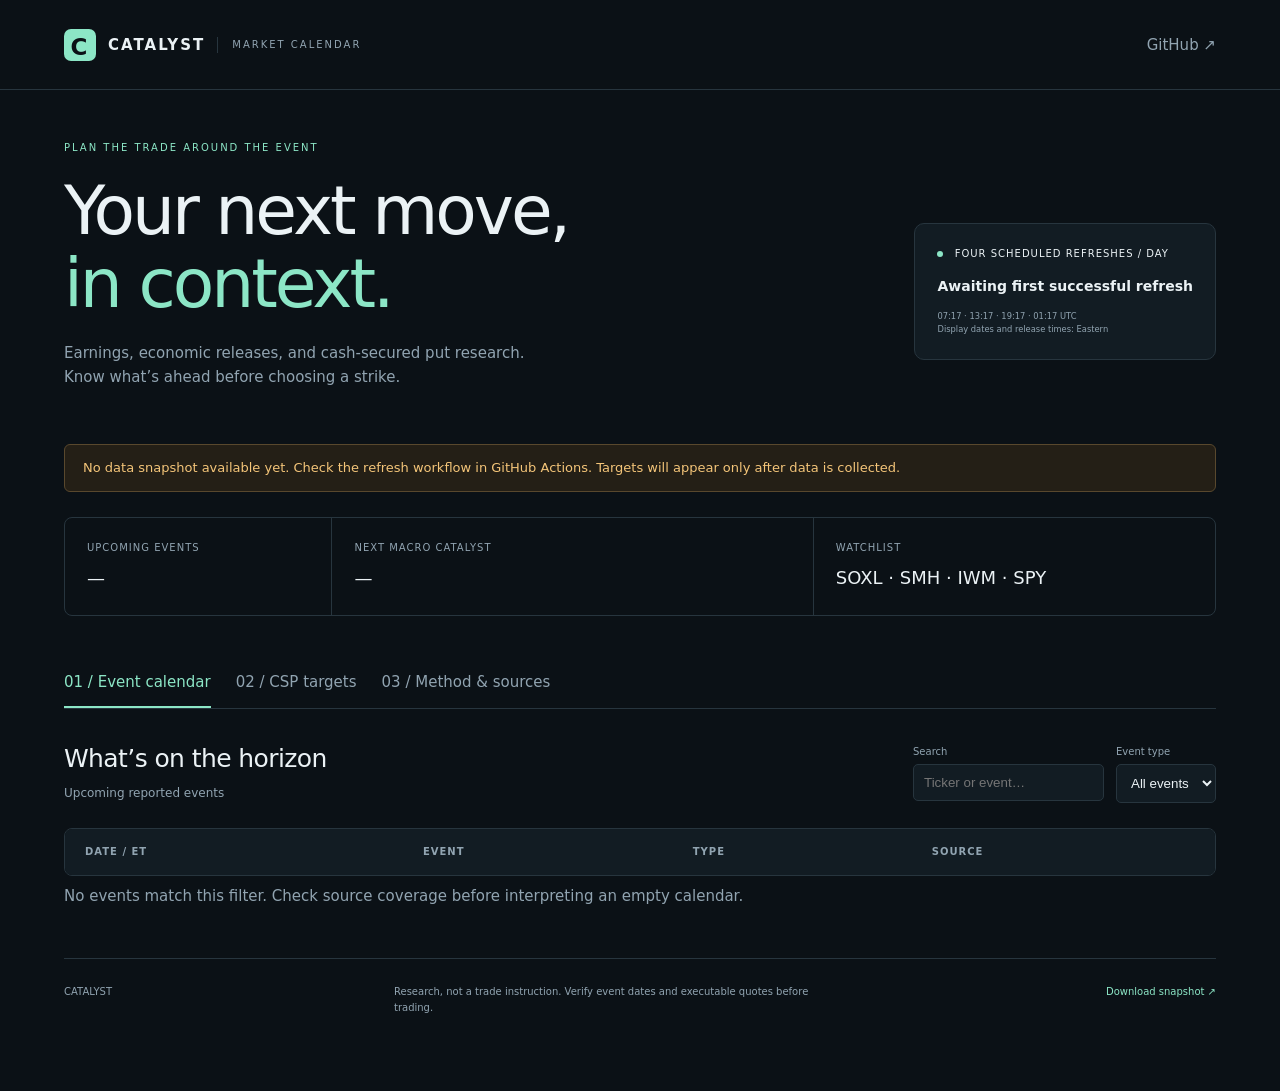
==== site/index.html @ d03b34a6 "Build Catalyst dashboard with event calendars, CSP downside screen and four daily Pages refreshes" ====
<!doctype html>
<html lang="en"><head><meta charset="utf-8"><meta name="viewport" content="width=device-width,initial-scale=1"><meta name="description" content="Earnings, economic catalysts, and cash-secured put research."><title>Catalyst | CSP Calendar</title><link rel="stylesheet" href="style.css"></head>
<body><header><a class="brand" href="./"><span class="mark">C</span> CATALYST <small>MARKET CALENDAR</small></a><a href="https://github.com/swarathesh/csp-calendar">GitHub ↗</a></header>
<main><div class="eyebrow">PLAN THE TRADE AROUND THE EVENT</div><section class="intro"><div><h1>Your next move,<br><em>in context.</em></h1><p>Earnings, economic releases, and cash-secured put research.<br>Know what’s ahead before choosing a strike.</p></div><div class="refresh"><span class="dot"></span> FOUR SCHEDULED REFRESHES / DAY<br><strong id="updated">Loading data…</strong><small>07:17 · 13:17 · 19:17 · 01:17 UTC<br>Display dates and release times: Eastern</small></div></section>
<div id="banner" role="status">Fetching the latest snapshot…</div>
<section class="stats"><div><small>UPCOMING EVENTS</small><strong id="count">—</strong></div><div><small>NEXT MACRO CATALYST</small><strong id="next">—</strong></div><div><small>WATCHLIST</small><strong>SOXL · SMH · IWM · SPY</strong></div></section>
<nav class="tabs" aria-label="Dashboard view"><button class="active" data-tab="calendar" aria-pressed="true">01 / Event calendar</button><button data-tab="research" aria-pressed="false">02 / CSP targets</button><button data-tab="method" aria-pressed="false">03 / Method & sources</button></nav>
<section id="calendar"><div class="section-head"><div><h2>What’s on the horizon</h2><p id="coverage">Upcoming reported events</p></div><div class="filters"><label>Search<input id="search" type="search" placeholder="Ticker or event…"></label><label>Event type<select id="kind"><option value="">All events</option><option>Macro</option><option>Earnings</option></select></label></div></div><div class="table-wrap"><table><thead><tr><th>Date / ET</th><th>Event</th><th>Type</th><th>Source</th></tr></thead><tbody id="events"></tbody></table></div><p id="empty" hidden>No events match this filter. Check source coverage before interpreting an empty calendar.</p></section>
<section id="research" hidden><div class="section-head"><div><h2>Cash-secured put targets</h2><p>Research candidates in USD • 7–28 days from reassessment • one standard 100-share contract</p></div></div><div class="notice">Targets are provisional, based on the last completed daily close. Recalculate after a catalyst and verify current quotes in your broker. A historical downside threshold is not a floor or an assignment probability.</div><div id="cards" class="cards"></div></section>
<section id="method" hidden><h2>How to read the dashboard</h2><div class="method-grid"><article><h3>Entry timing first</h3><p>A relevant event within three calendar days triggers a wait-and-reassess signal for the next NYSE session after that event cluster. Entering now earns premium sooner but crosses the catalyst. Waiting reduces event uncertainty; price may move away and implied volatility may fall, reducing premium.</p></article><article><h3>A historical strike screen</h3><p>Five years of adjusted daily closes are used to measure the lowest subsequent closing price over comparable trading-session windows. The fifth percentile becomes a model price ceiling. The app screens actual regular puts below that ceiling and 1% below the reference close, with positive bids, open interest ≥25, and relative bid/ask spread ≤50%.</p></article><article><h3>What the numbers mean</h3><p>Collateral = strike ×100. Indicative credit = bid ×100. Breakeven = strike − bid. Return = bid ÷ strike, before fees and tax. Worst historical closing decline is context, not a maximum possible loss. Overlapping samples are dependent; overnight gaps and intraday lows can exceed this screen.</p></article><article><h3>Coverage and limitations</h3><p>Macro coverage includes BLS inflation, jobs and labor releases, BEA GDP/PCE/trade, and scheduled FOMC decisions. Earnings cover all rows returned by the provider for the next 35 days; future unannounced reports may be absent. ETF earnings risk uses selected company proxies, not every holding. IWM constituent earnings are not modeled. Unscheduled news, Treasury auctions, and all Fed speeches are not covered.</p></article><article><h3>SOXL deserves extra care</h3><p>SOXL targets three times daily semiconductor returns. Compounding and volatility can produce large losses. Assignment commits you to owning the shares, and a later covered call cannot guarantee recovery. The app never places orders.</p></article><article><h3>Data freshness</h3><p>The refresh timestamp is collection time, not a real-time quote timestamp. Bid timestamps are not supplied by the public options feed; last trade time is separate. Snapshots older than 12 hours are flagged. Missing calendars block an all-clear signal. GitHub cron may run late or be disabled after extended repository inactivity.</p></article></div><h3>Source health</h3><div id="sources"></div><p><a href="https://www.bls.gov/schedule/">BLS</a> · <a href="https://www.bea.gov/news/schedule">BEA</a> · <a href="https://www.federalreserve.gov/monetarypolicy/fomccalendars.htm">Federal Reserve</a> · <a href="https://www.nasdaq.com/market-activity/earnings">Nasdaq earnings</a> · <a href="https://finance.yahoo.com/">Yahoo Finance</a></p></section>
<footer>CATALYST <span>Research, not a trade instruction. Verify event dates and executable quotes before trading.</span><a href="data/latest.json">Download snapshot ↗</a></footer></main><script src="app.js" defer></script></body></html>
---- site/style.css ----
:root{color-scheme:dark;--bg:#0b1116;--panel:#121c23;--line:#27353e;--muted:#91a4b1;--ink:#ebf2f5;--accent:#8ce6c6;--amber:#f4c579}*{box-sizing:border-box}body{margin:0;background:var(--bg);color:var(--ink);font:15px/1.6 system-ui,-apple-system,BlinkMacSystemFont,"Segoe UI",sans-serif}a{color:var(--accent);text-decoration:none}a:hover{text-decoration:underline}header{height:90px;border-bottom:1px solid var(--line);padding:0 5vw;display:flex;align-items:center;justify-content:space-between}header>a:last-child{color:var(--muted)}.brand{display:flex;align-items:center;gap:12px;color:var(--ink);letter-spacing:2px;font-weight:700}.brand small{border-left:1px solid var(--line);padding-left:14px;color:var(--muted);font-size:10px;font-weight:400}.mark{background:var(--accent);color:var(--bg);width:32px;height:32px;display:grid;place-items:center;font-size:23px;border-radius:7px}main{max-width:1380px;margin:auto;padding:50px 5vw}.eyebrow{color:var(--accent);font-size:10px;letter-spacing:2px}.intro{display:flex;justify-content:space-between;align-items:center;gap:24px;margin:18px 0 35px}h1{font-size:clamp(40px,5.3vw,72px);font-weight:500;letter-spacing:-3px;line-height:1.08;margin:0 0 20px}h1 em{color:var(--accent);font-style:normal}p{color:var(--muted);margin:8px 0 20px}.refresh{font-size:10px;letter-spacing:1px;background:var(--panel);padding:22px;border:1px solid var(--line);border-radius:10px;min-width:270px}.refresh strong,.refresh small{display:block;margin-top:13px;letter-spacing:0}.refresh strong{font-size:14px}.refresh small{color:var(--muted)}.dot{display:inline-block;background:var(--accent);width:6px;height:6px;border-radius:50%;margin-right:7px}#banner,.notice{border:1px solid #59482d;color:var(--amber);padding:13px 18px;background:#241f16;border-radius:6px;font-size:13px}#banner.ok{color:var(--accent);background:#13271f;border-color:#2c5543}.stats{display:grid;grid-template-columns:1fr 1.8fr 1.5fr;margin:25px 0 42px;border:1px solid var(--line);border-radius:8px}.stats>div{padding:22px;border-right:1px solid var(--line)}.stats>div:last-child{border:0}.stats small{display:block;font-size:10px;color:var(--muted);letter-spacing:1px}.stats strong{display:block;margin-top:8px;font-size:18px;font-weight:500}.tabs{display:flex;gap:25px;border-bottom:1px solid var(--line);margin-bottom:30px}.tabs button{background:none;border:0;border-bottom:2px solid transparent;padding:12px 0;color:var(--muted);font:inherit;cursor:pointer}.tabs .active{color:var(--accent);border-color:var(--accent)}button:focus-visible,input:focus-visible,select:focus-visible,a:focus-visible{outline:2px solid var(--accent);outline-offset:4px}h2{font-size:25px;letter-spacing:-.6px;font-weight:500;margin:0}h3{font-size:17px;font-weight:500}.section-head{display:flex;justify-content:space-between;align-items:center;gap:20px;margin-bottom:20px}.section-head p{font-size:12px;margin:5px 0}.filters{display:flex;gap:12px}label{font-size:10px;color:var(--muted)}input,select{display:block;border:1px solid var(--line);background:var(--panel);padding:10px;color:var(--ink);border-radius:5px;margin-top:4px;max-width:200px}.table-wrap{overflow:auto;border:1px solid var(--line);border-radius:8px}table{border-collapse:collapse;width:100%;text-align:left}th{font-size:10px;color:var(--muted);letter-spacing:1px;padding:15px 20px;background:var(--panel);text-transform:uppercase}td{border-top:1px solid var(--line);padding:16px 20px;font-size:13px}td small{display:block;color:var(--muted);font-size:10px}.tag{display:inline-block;font-size:10px;border:1px solid var(--line);border-radius:4px;padding:3px 8px;color:var(--muted)}.tag.macro{color:var(--amber);border-color:#59482d}.cards{display:grid;grid-template-columns:repeat(2,minmax(0,1fr));gap:20px;margin-top:24px}.card{padding:24px;background:var(--panel);border:1px solid var(--line);border-radius:9px}.card-top{display:flex;justify-content:space-between;gap:10px}.symbol{font-size:25px;font-weight:600}.price{font-size:20px}.card small{color:var(--muted);font-size:11px}.card p{font-size:12px}.status{font-size:10px;color:var(--amber);letter-spacing:.5px;margin:12px 0}.spark{width:100%;height:55px;margin:15px 0}.candidate{border-top:1px solid var(--line);padding-top:16px;margin-top:16px}.metrics{display:grid;grid-template-columns:repeat(3,1fr);gap:12px;margin:12px 0}.metrics span{display:block;font-size:16px}.metrics small{font-size:10px}.muted{color:var(--muted)}.method-grid{display:grid;grid-template-columns:1fr 1fr;gap:20px}.method-grid article{padding:20px;background:var(--panel);border:1px solid var(--line);border-radius:8px}.method-grid p{font-size:13px}.source-row{padding:12px;border-bottom:1px solid var(--line);display:flex;justify-content:space-between;gap:12px}footer{border-top:1px solid var(--line);margin-top:50px;padding:25px 0;font-size:10px;color:var(--muted);display:flex;justify-content:space-between;gap:20px}footer span{max-width:430px}[hidden]{display:none!important}@media(max-width:760px){header{height:70px}.brand small{display:none}main{padding-top:30px}.intro,.section-head{align-items:stretch;flex-direction:column}.refresh{min-width:0}.stats{grid-template-columns:1fr}.stats>div{border-right:0;border-bottom:1px solid var(--line);padding:15px 20px}.tabs{gap:18px}.tabs button{font-size:12px}.cards,.method-grid{grid-template-columns:1fr}.filters{width:100%}.filters label{flex:1}input,select{width:100%}.metrics span{font-size:14px}footer{flex-direction:column}td,th{padding:12px}h1{letter-spacing:-2px}}
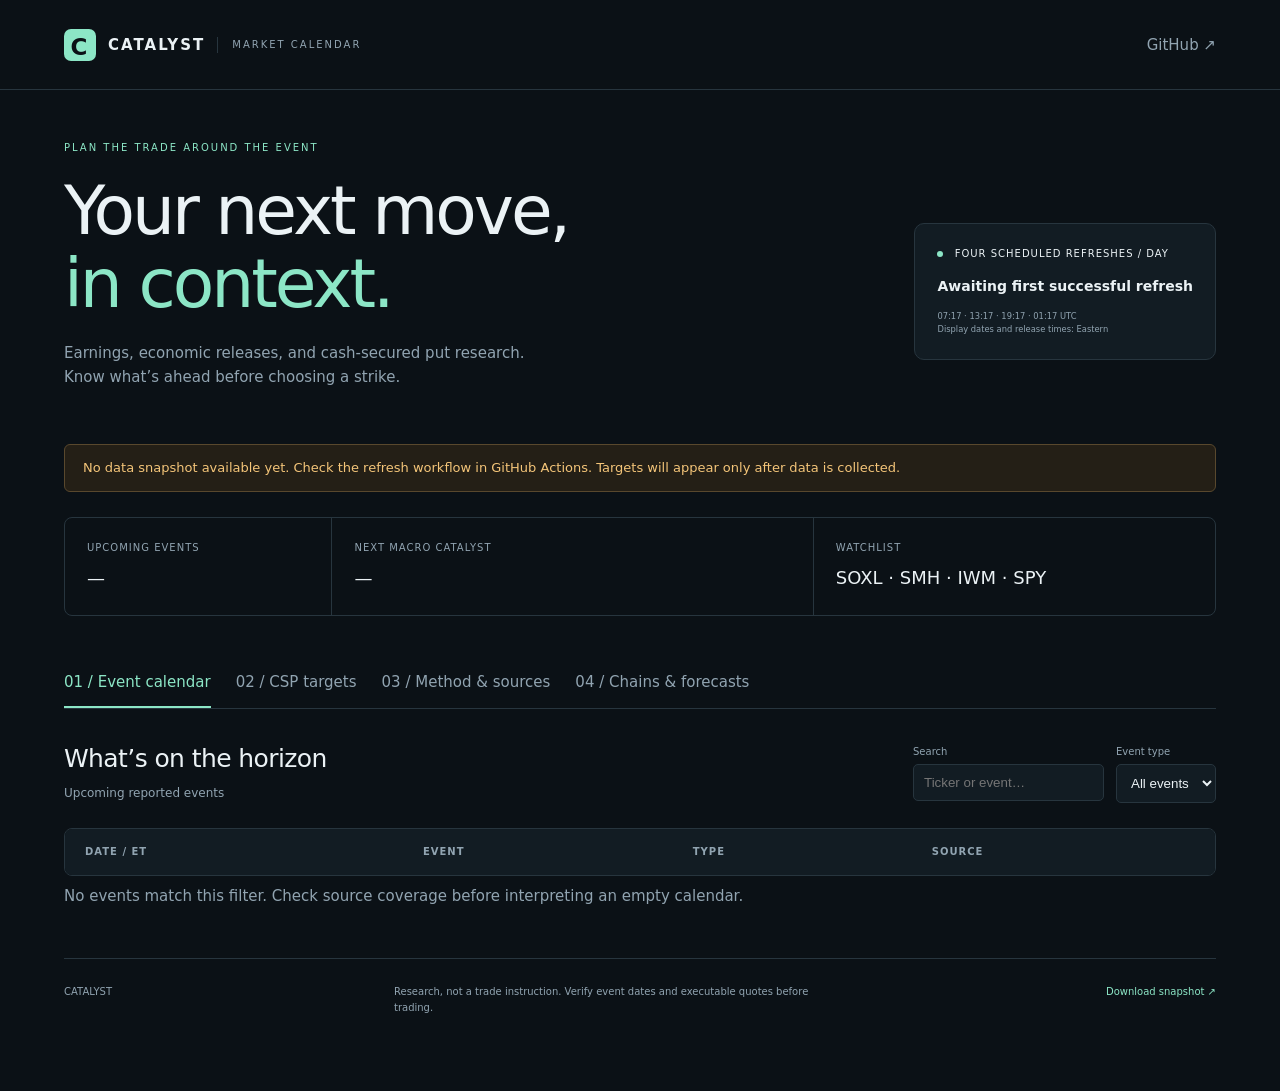
==== commit 8d6c16c9: "Expose option chains, official FOMC projections and external analyst targets" ====
--- a/site/index.html
+++ b/site/index.html
@@ -4,8 +4,14 @@
 <main><div class="eyebrow">PLAN THE TRADE AROUND THE EVENT</div><section class="intro"><div><h1>Your next move,<br><em>in context.</em></h1><p>Earnings, economic releases, and cash-secured put research.<br>Know what’s ahead before choosing a strike.</p></div><div class="refresh"><span class="dot"></span> FOUR SCHEDULED REFRESHES / DAY<br><strong id="updated">Loading data…</strong><small>07:17 · 13:17 · 19:17 · 01:17 UTC<br>Display dates and release times: Eastern</small></div></section>
 <div id="banner" role="status">Fetching the latest snapshot…</div>
 <section class="stats"><div><small>UPCOMING EVENTS</small><strong id="count">—</strong></div><div><small>NEXT MACRO CATALYST</small><strong id="next">—</strong></div><div><small>WATCHLIST</small><strong>SOXL · SMH · IWM · SPY</strong></div></section>
-<nav class="tabs" aria-label="Dashboard view"><button class="active" data-tab="calendar" aria-pressed="true">01 / Event calendar</button><button data-tab="research" aria-pressed="false">02 / CSP targets</button><button data-tab="method" aria-pressed="false">03 / Method & sources</button></nav>
+<nav class="tabs" aria-label="Dashboard view"><button class="active" data-tab="calendar" aria-pressed="true">01 / Event calendar</button><button data-tab="research" aria-pressed="false">02 / CSP targets</button><button data-tab="method" aria-pressed="false">03 / Method & sources</button><button data-tab="intelligence" aria-pressed="false">04 / Chains & forecasts</button></nav>
 <section id="calendar"><div class="section-head"><div><h2>What’s on the horizon</h2><p id="coverage">Upcoming reported events</p></div><div class="filters"><label>Search<input id="search" type="search" placeholder="Ticker or event…"></label><label>Event type<select id="kind"><option value="">All events</option><option>Macro</option><option>Earnings</option></select></label></div></div><div class="table-wrap"><table><thead><tr><th>Date / ET</th><th>Event</th><th>Type</th><th>Source</th></tr></thead><tbody id="events"></tbody></table></div><p id="empty" hidden>No events match this filter. Check source coverage before interpreting an empty calendar.</p></section>
 <section id="research" hidden><div class="section-head"><div><h2>Cash-secured put targets</h2><p>Research candidates in USD • 7–28 days from reassessment • one standard 100-share contract</p></div></div><div class="notice">Targets are provisional, based on the last completed daily close. Recalculate after a catalyst and verify current quotes in your broker. A historical downside threshold is not a floor or an assignment probability.</div><div id="cards" class="cards"></div></section>
 <section id="method" hidden><h2>How to read the dashboard</h2><div class="method-grid"><article><h3>Entry timing first</h3><p>A relevant event within three calendar days triggers a wait-and-reassess signal for the next NYSE session after that event cluster. Entering now earns premium sooner but crosses the catalyst. Waiting reduces event uncertainty; price may move away and implied volatility may fall, reducing premium.</p></article><article><h3>A historical strike screen</h3><p>Five years of adjusted daily closes are used to measure the lowest subsequent closing price over comparable trading-session windows. The fifth percentile becomes a model price ceiling. The app screens actual regular puts below that ceiling and 1% below the reference close, with positive bids, open interest ≥25, and relative bid/ask spread ≤50%.</p></article><article><h3>What the numbers mean</h3><p>Collateral = strike ×100. Indicative credit = bid ×100. Breakeven = strike − bid. Return = bid ÷ strike, before fees and tax. Worst historical closing decline is context, not a maximum possible loss. Overlapping samples are dependent; overnight gaps and intraday lows can exceed this screen.</p></article><article><h3>Coverage and limitations</h3><p>Macro coverage includes BLS inflation, jobs and labor releases, BEA GDP/PCE/trade, and scheduled FOMC decisions. Earnings cover all rows returned by the provider for the next 35 days; future unannounced reports may be absent. ETF earnings risk uses selected company proxies, not every holding. IWM constituent earnings are not modeled. Unscheduled news, Treasury auctions, and all Fed speeches are not covered.</p></article><article><h3>SOXL deserves extra care</h3><p>SOXL targets three times daily semiconductor returns. Compounding and volatility can produce large losses. Assignment commits you to owning the shares, and a later covered call cannot guarantee recovery. The app never places orders.</p></article><article><h3>Data freshness</h3><p>The refresh timestamp is collection time, not a real-time quote timestamp. Bid timestamps are not supplied by the public options feed; last trade time is separate. Snapshots older than 12 hours are flagged. Missing calendars block an all-clear signal. GitHub cron may run late or be disabled after extended repository inactivity.</p></article></div><h3>Source health</h3><div id="sources"></div><p><a href="https://www.bls.gov/schedule/">BLS</a> · <a href="https://www.bea.gov/news/schedule">BEA</a> · <a href="https://www.federalreserve.gov/monetarypolicy/fomccalendars.htm">Federal Reserve</a> · <a href="https://www.nasdaq.com/market-activity/earnings">Nasdaq earnings</a> · <a href="https://finance.yahoo.com/">Yahoo Finance</a></p></section>
+<section id="intelligence" hidden><h2>Option chains & external forecasts</h2><p>Separate context—not inputs to the historical downside percentile. No orders are placed.</p>
+<div class="notice">These are scheduled snapshots, not streaming quotes. Refresh every six hours; always confirm executable prices in your broker.</div>
+<h3>Option-chain snapshot</h3><p>Calls and puts for the same three listed expirations screened in CSP targets. The highlighted put is the screened candidate; other strikes are not recommendations.</p>
+<div class="filters chain-filters"><label>Symbol<select id="chain-symbol"></select></label><label>Expiration<select id="chain-expiry"></select></label><label>Type<select id="chain-side"><option value="puts">Puts</option><option value="calls">Calls</option></select></label></div><p id="chain-note"></p><div id="chain-table"></div>
+<h3>FOMC rate projections</h3><p>Fed participants’ median year-end policy-rate projections, not a prediction of the next meeting or a market-implied probability.</p><div id="fed-projections"></div><p><a href="https://www.cmegroup.com/markets/interest-rates/cme-fedwatch-tool.html" target="_blank" rel="noopener noreferrer">Open CME FedWatch for current meeting probabilities ↗</a> · Probabilities are not ingested by this app.</p>
+<h3>External analyst price targets</h3><p>Yahoo Finance’s third-party analyst consensus. Target horizons and individual update dates are not supplied by this endpoint; these are not option-expiration forecasts. Company targets are not ETF targets and must not be multiplied by three for SOXL.</p><div id="analyst-table"></div></section>
 <footer>CATALYST <span>Research, not a trade instruction. Verify event dates and executable quotes before trading.</span><a href="data/latest.json">Download snapshot ↗</a></footer></main><script src="app.js" defer></script></body></html>
--- a/site/style.css
+++ b/site/style.css
@@ -1 +1,4 @@
-:root{color-scheme:dark;--bg:#0b1116;--panel:#121c23;--line:#27353e;--muted:#91a4b1;--ink:#ebf2f5;--accent:#8ce6c6;--amber:#f4c579}*{box-sizing:border-box}body{margin:0;background:var(--bg);color:var(--ink);font:15px/1.6 system-ui,-apple-system,BlinkMacSystemFont,"Segoe UI",sans-serif}a{color:var(--accent);text-decoration:none}a:hover{text-decoration:underline}header{height:90px;border-bottom:1px solid var(--line);padding:0 5vw;display:flex;align-items:center;justify-content:space-between}header>a:last-child{color:var(--muted)}.brand{display:flex;align-items:center;gap:12px;color:var(--ink);letter-spacing:2px;font-weight:700}.brand small{border-left:1px solid var(--line);padding-left:14px;color:var(--muted);font-size:10px;font-weight:400}.mark{background:var(--accent);color:var(--bg);width:32px;height:32px;display:grid;place-items:center;font-size:23px;border-radius:7px}main{max-width:1380px;margin:auto;padding:50px 5vw}.eyebrow{color:var(--accent);font-size:10px;letter-spacing:2px}.intro{display:flex;justify-content:space-between;align-items:center;gap:24px;margin:18px 0 35px}h1{font-size:clamp(40px,5.3vw,72px);font-weight:500;letter-spacing:-3px;line-height:1.08;margin:0 0 20px}h1 em{color:var(--accent);font-style:normal}p{color:var(--muted);margin:8px 0 20px}.refresh{font-size:10px;letter-spacing:1px;background:var(--panel);padding:22px;border:1px solid var(--line);border-radius:10px;min-width:270px}.refresh strong,.refresh small{display:block;margin-top:13px;letter-spacing:0}.refresh strong{font-size:14px}.refresh small{color:var(--muted)}.dot{display:inline-block;background:var(--accent);width:6px;height:6px;border-radius:50%;margin-right:7px}#banner,.notice{border:1px solid #59482d;color:var(--amber);padding:13px 18px;background:#241f16;border-radius:6px;font-size:13px}#banner.ok{color:var(--accent);background:#13271f;border-color:#2c5543}.stats{display:grid;grid-template-columns:1fr 1.8fr 1.5fr;margin:25px 0 42px;border:1px solid var(--line);border-radius:8px}.stats>div{padding:22px;border-right:1px solid var(--line)}.stats>div:last-child{border:0}.stats small{display:block;font-size:10px;color:var(--muted);letter-spacing:1px}.stats strong{display:block;margin-top:8px;font-size:18px;font-weight:500}.tabs{display:flex;gap:25px;border-bottom:1px solid var(--line);margin-bottom:30px}.tabs button{background:none;border:0;border-bottom:2px solid transparent;padding:12px 0;color:var(--muted);font:inherit;cursor:pointer}.tabs .active{color:var(--accent);border-color:var(--accent)}button:focus-visible,input:focus-visible,select:focus-visible,a:focus-visible{outline:2px solid var(--accent);outline-offset:4px}h2{font-size:25px;letter-spacing:-.6px;font-weight:500;margin:0}h3{font-size:17px;font-weight:500}.section-head{display:flex;justify-content:space-between;align-items:center;gap:20px;margin-bottom:20px}.section-head p{font-size:12px;margin:5px 0}.filters{display:flex;gap:12px}label{font-size:10px;color:var(--muted)}input,select{display:block;border:1px solid var(--line);background:var(--panel);padding:10px;color:var(--ink);border-radius:5px;margin-top:4px;max-width:200px}.table-wrap{overflow:auto;border:1px solid var(--line);border-radius:8px}table{border-collapse:collapse;width:100%;text-align:left}th{font-size:10px;color:var(--muted);letter-spacing:1px;padding:15px 20px;background:var(--panel);text-transform:uppercase}td{border-top:1px solid var(--line);padding:16px 20px;font-size:13px}td small{display:block;color:var(--muted);font-size:10px}.tag{display:inline-block;font-size:10px;border:1px solid var(--line);border-radius:4px;padding:3px 8px;color:var(--muted)}.tag.macro{color:var(--amber);border-color:#59482d}.cards{display:grid;grid-template-columns:repeat(2,minmax(0,1fr));gap:20px;margin-top:24px}.card{padding:24px;background:var(--panel);border:1px solid var(--line);border-radius:9px}.card-top{display:flex;justify-content:space-between;gap:10px}.symbol{font-size:25px;font-weight:600}.price{font-size:20px}.card small{color:var(--muted);font-size:11px}.card p{font-size:12px}.status{font-size:10px;color:var(--amber);letter-spacing:.5px;margin:12px 0}.spark{width:100%;height:55px;margin:15px 0}.candidate{border-top:1px solid var(--line);padding-top:16px;margin-top:16px}.metrics{display:grid;grid-template-columns:repeat(3,1fr);gap:12px;margin:12px 0}.metrics span{display:block;font-size:16px}.metrics small{font-size:10px}.muted{color:var(--muted)}.method-grid{display:grid;grid-template-columns:1fr 1fr;gap:20px}.method-grid article{padding:20px;background:var(--panel);border:1px solid var(--line);border-radius:8px}.method-grid p{font-size:13px}.source-row{padding:12px;border-bottom:1px solid var(--line);display:flex;justify-content:space-between;gap:12px}footer{border-top:1px solid var(--line);margin-top:50px;padding:25px 0;font-size:10px;color:var(--muted);display:flex;justify-content:space-between;gap:20px}footer span{max-width:430px}[hidden]{display:none!important}@media(max-width:760px){header{height:70px}.brand small{display:none}main{padding-top:30px}.intro,.section-head{align-items:stretch;flex-direction:column}.refresh{min-width:0}.stats{grid-template-columns:1fr}.stats>div{border-right:0;border-bottom:1px solid var(--line);padding:15px 20px}.tabs{gap:18px}.tabs button{font-size:12px}.cards,.method-grid{grid-template-columns:1fr}.filters{width:100%}.filters label{flex:1}input,select{width:100%}.metrics span{font-size:14px}footer{flex-direction:column}td,th{padding:12px}h1{letter-spacing:-2px}}+:root{color-scheme:dark;--bg:#0b1116;--panel:#121c23;--line:#27353e;--muted:#91a4b1;--ink:#ebf2f5;--accent:#8ce6c6;--amber:#f4c579}*{box-sizing:border-box}body{margin:0;background:var(--bg);color:var(--ink);font:15px/1.6 system-ui,-apple-system,BlinkMacSystemFont,"Segoe UI",sans-serif}a{color:var(--accent);text-decoration:none}a:hover{text-decoration:underline}header{height:90px;border-bottom:1px solid var(--line);padding:0 5vw;display:flex;align-items:center;justify-content:space-between}header>a:last-child{color:var(--muted)}.brand{display:flex;align-items:center;gap:12px;color:var(--ink);letter-spacing:2px;font-weight:700}.brand small{border-left:1px solid var(--line);padding-left:14px;color:var(--muted);font-size:10px;font-weight:400}.mark{background:var(--accent);color:var(--bg);width:32px;height:32px;display:grid;place-items:center;font-size:23px;border-radius:7px}main{max-width:1380px;margin:auto;padding:50px 5vw}.eyebrow{color:var(--accent);font-size:10px;letter-spacing:2px}.intro{display:flex;justify-content:space-between;align-items:center;gap:24px;margin:18px 0 35px}h1{font-size:clamp(40px,5.3vw,72px);font-weight:500;letter-spacing:-3px;line-height:1.08;margin:0 0 20px}h1 em{color:var(--accent);font-style:normal}p{color:var(--muted);margin:8px 0 20px}.refresh{font-size:10px;letter-spacing:1px;background:var(--panel);padding:22px;border:1px solid var(--line);border-radius:10px;min-width:270px}.refresh strong,.refresh small{display:block;margin-top:13px;letter-spacing:0}.refresh strong{font-size:14px}.refresh small{color:var(--muted)}.dot{display:inline-block;background:var(--accent);width:6px;height:6px;border-radius:50%;margin-right:7px}#banner,.notice{border:1px solid #59482d;color:var(--amber);padding:13px 18px;background:#241f16;border-radius:6px;font-size:13px}#banner.ok{color:var(--accent);background:#13271f;border-color:#2c5543}.stats{display:grid;grid-template-columns:1fr 1.8fr 1.5fr;margin:25px 0 42px;border:1px solid var(--line);border-radius:8px}.stats>div{padding:22px;border-right:1px solid var(--line)}.stats>div:last-child{border:0}.stats small{display:block;font-size:10px;color:var(--muted);letter-spacing:1px}.stats strong{display:block;margin-top:8px;font-size:18px;font-weight:500}.tabs{display:flex;gap:25px;border-bottom:1px solid var(--line);margin-bottom:30px}.tabs button{background:none;border:0;border-bottom:2px solid transparent;padding:12px 0;color:var(--muted);font:inherit;cursor:pointer}.tabs .active{color:var(--accent);border-color:var(--accent)}button:focus-visible,input:focus-visible,select:focus-visible,a:focus-visible{outline:2px solid var(--accent);outline-offset:4px}h2{font-size:25px;letter-spacing:-.6px;font-weight:500;margin:0}h3{font-size:17px;font-weight:500}.section-head{display:flex;justify-content:space-between;align-items:center;gap:20px;margin-bottom:20px}.section-head p{font-size:12px;margin:5px 0}.filters{display:flex;gap:12px}label{font-size:10px;color:var(--muted)}input,select{display:block;border:1px solid var(--line);background:var(--panel);padding:10px;color:var(--ink);border-radius:5px;margin-top:4px;max-width:200px}.table-wrap{overflow:auto;border:1px solid var(--line);border-radius:8px}table{border-collapse:collapse;width:100%;text-align:left}th{font-size:10px;color:var(--muted);letter-spacing:1px;padding:15px 20px;background:var(--panel);text-transform:uppercase}td{border-top:1px solid var(--line);padding:16px 20px;font-size:13px}td small{display:block;color:var(--muted);font-size:10px}.tag{display:inline-block;font-size:10px;border:1px solid var(--line);border-radius:4px;padding:3px 8px;color:var(--muted)}.tag.macro{color:var(--amber);border-color:#59482d}.cards{display:grid;grid-template-columns:repeat(2,minmax(0,1fr));gap:20px;margin-top:24px}.card{padding:24px;background:var(--panel);border:1px solid var(--line);border-radius:9px}.card-top{display:flex;justify-content:space-between;gap:10px}.symbol{font-size:25px;font-weight:600}.price{font-size:20px}.card small{color:var(--muted);font-size:11px}.card p{font-size:12px}.status{font-size:10px;color:var(--amber);letter-spacing:.5px;margin:12px 0}.spark{width:100%;height:55px;margin:15px 0}.candidate{border-top:1px solid var(--line);padding-top:16px;margin-top:16px}.metrics{display:grid;grid-template-columns:repeat(3,1fr);gap:12px;margin:12px 0}.metrics span{display:block;font-size:16px}.metrics small{font-size:10px}.muted{color:var(--muted)}.method-grid{display:grid;grid-template-columns:1fr 1fr;gap:20px}.method-grid article{padding:20px;background:var(--panel);border:1px solid var(--line);border-radius:8px}.method-grid p{font-size:13px}.source-row{padding:12px;border-bottom:1px solid var(--line);display:flex;justify-content:space-between;gap:12px}footer{border-top:1px solid var(--line);margin-top:50px;padding:25px 0;font-size:10px;color:var(--muted);display:flex;justify-content:space-between;gap:20px}footer span{max-width:430px}[hidden]{display:none!important}@media(max-width:760px){header{height:70px}.brand small{display:none}main{padding-top:30px}.intro,.section-head{align-items:stretch;flex-direction:column}.refresh{min-width:0}.stats{grid-template-columns:1fr}.stats>div{border-right:0;border-bottom:1px solid var(--line);padding:15px 20px}.tabs{gap:18px}.tabs button{font-size:12px}.cards,.method-grid{grid-template-columns:1fr}.filters{width:100%}.filters label{flex:1}input,select{width:100%}.metrics span{font-size:14px}footer{flex-direction:column}td,th{padding:12px}h1{letter-spacing:-2px}}
+.expiry-events{margin-top:18px}.expiry-events summary{cursor:pointer;font-weight:600;font-size:13px}.event-switch{display:flex;gap:5px;margin:12px 0}.event-switch button{border:1px solid var(--line);border-radius:5px;background:var(--bg);color:var(--muted);padding:7px 14px;cursor:pointer;font:inherit;font-size:12px}.event-switch button[aria-pressed="true"]{background:var(--accent);color:var(--bg);border-color:var(--accent)}.expiry-event-table th,.expiry-event-table td{padding:10px;font-size:11px;vertical-align:top}.expiry-event-table td:first-child{min-width:90px}.expiry-event-table td:last-child{min-width:100px}.expiry-event-table small{display:block;margin-top:5px}.expiry-month h4{font-size:15px;font-weight:500;margin:12px 0}.month-scroll{overflow-x:auto;border:1px solid var(--line);border-radius:6px}.month-grid{table-layout:fixed;min-width:560px}.month-grid th{padding:8px 4px;text-align:center;font-size:10px}.month-grid td{vertical-align:top;height:58px;padding:6px;border:1px solid var(--line)}.month-grid time{font-size:11px;display:block;color:var(--muted)}.month-grid .has-event{background:#203126}.month-grid .has-event time{color:var(--accent);font-weight:700}.month-grid .is-expiry{box-shadow:inset 0 0 0 2px var(--amber)}.month-grid .outside-month{background:var(--bg)}.calendar-event{font-size:10px;line-height:1.45;margin:6px 0;overflow-wrap:anywhere}.calendar-event strong{font-weight:500;display:block}.calendar-event small{font-size:9px;display:block;margin-top:3px}.expiration-label{font-size:9px;color:var(--amber);margin-top:4px}.calendar-legend{display:flex;flex-wrap:wrap;gap:15px}.calendar-legend span:first-child{color:var(--accent)}.calendar-legend span:last-child{color:var(--amber)}.sr-only{position:absolute;width:1px;height:1px;overflow:hidden;clip:rect(0,0,0,0);white-space:nowrap}
+
+#intelligence h3{margin-top:30px}.chain-filters{margin:15px 0}.selected-strike{background:#203126}.tabs{flex-wrap:wrap}#chain-table td{white-space:nowrap}#analyst-table small{display:block}
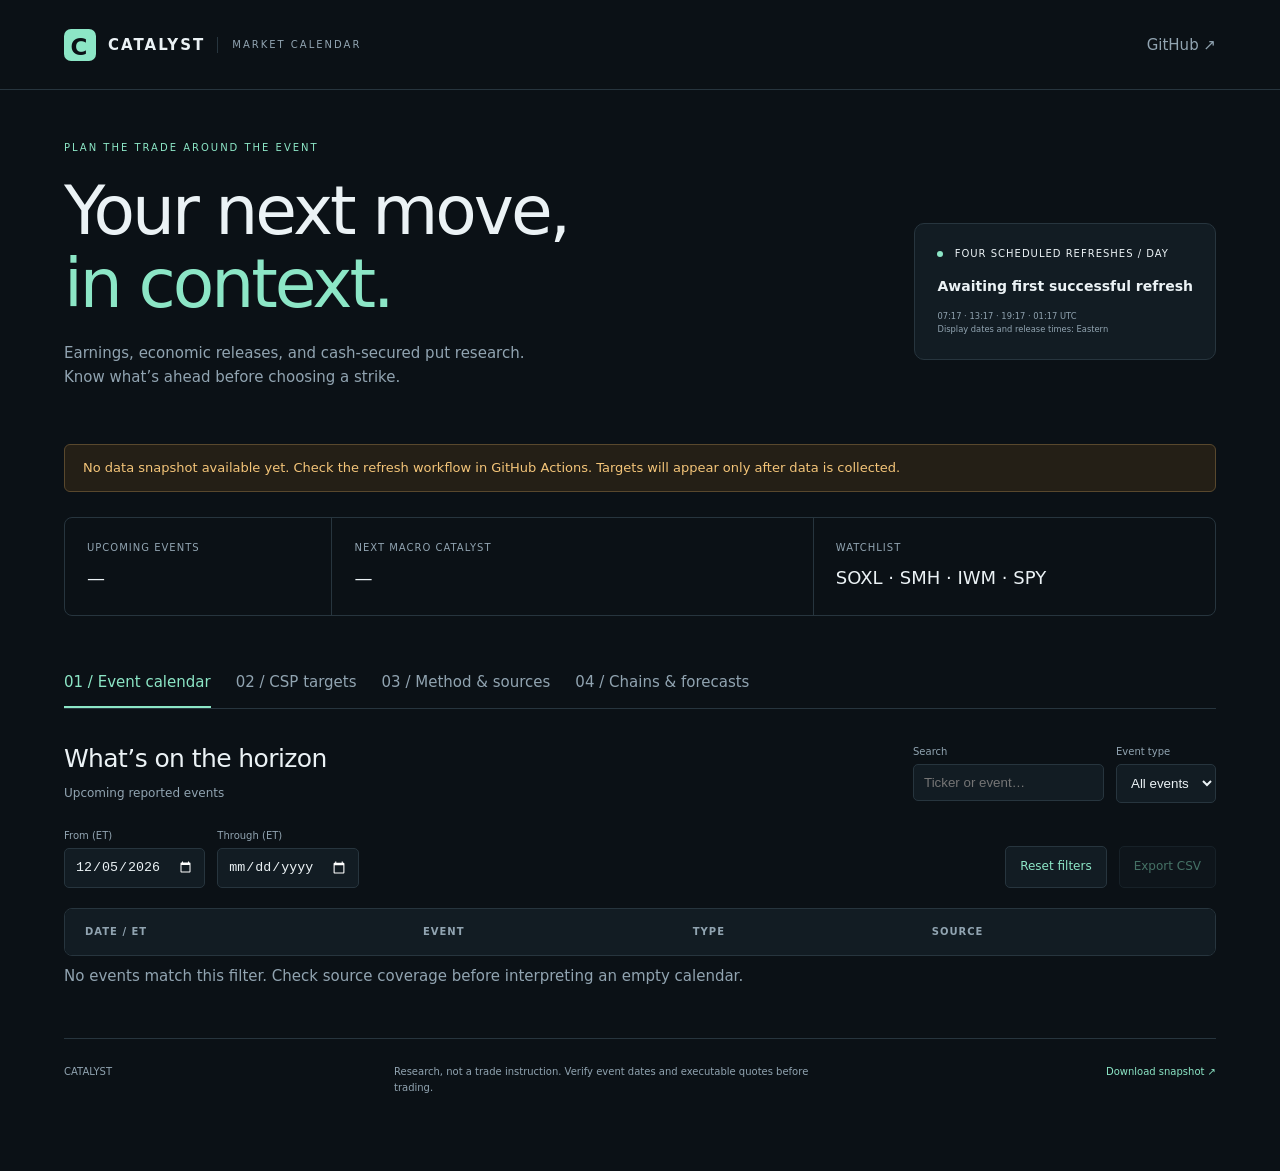
==== commit 952e6e96: "Add calendar date filters and filtered CSV export" ====
--- a/site/index.html
+++ b/site/index.html
@@ -5,7 +5,7 @@
 <div id="banner" role="status">Fetching the latest snapshot…</div>
 <section class="stats"><div><small>UPCOMING EVENTS</small><strong id="count">—</strong></div><div><small>NEXT MACRO CATALYST</small><strong id="next">—</strong></div><div><small>WATCHLIST</small><strong>SOXL · SMH · IWM · SPY</strong></div></section>
 <nav class="tabs" aria-label="Dashboard view"><button class="active" data-tab="calendar" aria-pressed="true">01 / Event calendar</button><button data-tab="research" aria-pressed="false">02 / CSP targets</button><button data-tab="method" aria-pressed="false">03 / Method & sources</button><button data-tab="intelligence" aria-pressed="false">04 / Chains & forecasts</button></nav>
-<section id="calendar"><div class="section-head"><div><h2>What’s on the horizon</h2><p id="coverage">Upcoming reported events</p></div><div class="filters"><label>Search<input id="search" type="search" placeholder="Ticker or event…"></label><label>Event type<select id="kind"><option value="">All events</option><option>Macro</option><option>Earnings</option></select></label></div></div><div class="table-wrap"><table><thead><tr><th>Date / ET</th><th>Event</th><th>Type</th><th>Source</th></tr></thead><tbody id="events"></tbody></table></div><p id="empty" hidden>No events match this filter. Check source coverage before interpreting an empty calendar.</p></section>
+<section id="calendar"><div class="section-head"><div><h2>What’s on the horizon</h2><p id="coverage">Upcoming reported events</p></div><div class="filters"><label>Search<input id="search" type="search" placeholder="Ticker or event…"></label><label>Event type<select id="kind"><option value="">All events</option><option>Macro</option><option>Earnings</option></select></label></div></div><div class="calendar-controls"><div class="filters"><label>From (ET)<input id="date-from" type="date"></label><label>Through (ET)<input id="date-to" type="date"></label></div><div class="calendar-actions"><button id="reset-events" type="button">Reset filters</button><button id="export-events" type="button" disabled>Export CSV</button></div></div><p id="event-count" role="status" aria-live="polite"></p><div class="table-wrap"><table><thead><tr><th>Date / ET</th><th>Event</th><th>Type</th><th>Source</th></tr></thead><tbody id="events"></tbody></table></div><p id="empty" hidden>No events match this filter. Check source coverage before interpreting an empty calendar.</p></section>
 <section id="research" hidden><div class="section-head"><div><h2>Cash-secured put targets</h2><p>Research candidates in USD • 7–28 days from reassessment • one standard 100-share contract</p></div></div><div class="notice">Targets are provisional, based on the last completed daily close. Recalculate after a catalyst and verify current quotes in your broker. A historical downside threshold is not a floor or an assignment probability.</div><div id="cards" class="cards"></div></section>
 <section id="method" hidden><h2>How to read the dashboard</h2><div class="method-grid"><article><h3>Entry timing first</h3><p>A relevant event within three calendar days triggers a wait-and-reassess signal for the next NYSE session after that event cluster. Entering now earns premium sooner but crosses the catalyst. Waiting reduces event uncertainty; price may move away and implied volatility may fall, reducing premium.</p></article><article><h3>A historical strike screen</h3><p>Five years of adjusted daily closes are used to measure the lowest subsequent closing price over comparable trading-session windows. The fifth percentile becomes a model price ceiling. The app screens actual regular puts below that ceiling and 1% below the reference close, with positive bids, open interest ≥25, and relative bid/ask spread ≤50%.</p></article><article><h3>What the numbers mean</h3><p>Collateral = strike ×100. Indicative credit = bid ×100. Breakeven = strike − bid. Return = bid ÷ strike, before fees and tax. Worst historical closing decline is context, not a maximum possible loss. Overlapping samples are dependent; overnight gaps and intraday lows can exceed this screen.</p></article><article><h3>Coverage and limitations</h3><p>Macro coverage includes BLS inflation, jobs and labor releases, BEA GDP/PCE/trade, and scheduled FOMC decisions. Earnings cover all rows returned by the provider for the next 35 days; future unannounced reports may be absent. ETF earnings risk uses selected company proxies, not every holding. IWM constituent earnings are not modeled. Unscheduled news, Treasury auctions, and all Fed speeches are not covered.</p></article><article><h3>SOXL deserves extra care</h3><p>SOXL targets three times daily semiconductor returns. Compounding and volatility can produce large losses. Assignment commits you to owning the shares, and a later covered call cannot guarantee recovery. The app never places orders.</p></article><article><h3>Data freshness</h3><p>The refresh timestamp is collection time, not a real-time quote timestamp. Bid timestamps are not supplied by the public options feed; last trade time is separate. Snapshots older than 12 hours are flagged. Missing calendars block an all-clear signal. GitHub cron may run late or be disabled after extended repository inactivity.</p></article></div><h3>Source health</h3><div id="sources"></div><p><a href="https://www.bls.gov/schedule/">BLS</a> · <a href="https://www.bea.gov/news/schedule">BEA</a> · <a href="https://www.federalreserve.gov/monetarypolicy/fomccalendars.htm">Federal Reserve</a> · <a href="https://www.nasdaq.com/market-activity/earnings">Nasdaq earnings</a> · <a href="https://finance.yahoo.com/">Yahoo Finance</a></p></section>
 <section id="intelligence" hidden><h2>Option chains & external forecasts</h2><p>Separate context—not inputs to the historical downside percentile. No orders are placed.</p>
@@ -14,4 +14,4 @@
 <div class="filters chain-filters"><label>Symbol<select id="chain-symbol"></select></label><label>Expiration<select id="chain-expiry"></select></label><label>Type<select id="chain-side"><option value="puts">Puts</option><option value="calls">Calls</option></select></label></div><p id="chain-note"></p><div id="chain-table"></div>
 <h3>FOMC rate projections</h3><p>Fed participants’ median year-end policy-rate projections, not a prediction of the next meeting or a market-implied probability.</p><div id="fed-projections"></div><p><a href="https://www.cmegroup.com/markets/interest-rates/cme-fedwatch-tool.html" target="_blank" rel="noopener noreferrer">Open CME FedWatch for current meeting probabilities ↗</a> · Probabilities are not ingested by this app.</p>
 <h3>External analyst price targets</h3><p>Yahoo Finance’s third-party analyst consensus. Target horizons and individual update dates are not supplied by this endpoint; these are not option-expiration forecasts. Company targets are not ETF targets and must not be multiplied by three for SOXL.</p><div id="analyst-table"></div></section>
-<footer>CATALYST <span>Research, not a trade instruction. Verify event dates and executable quotes before trading.</span><a href="data/latest.json">Download snapshot ↗</a></footer></main><script src="app.js" defer></script></body></html>+<footer>CATALYST <span>Research, not a trade instruction. Verify event dates and executable quotes before trading.</span><a href="data/latest.json">Download snapshot ↗</a></footer></main><script src="calendar-tools.js" defer></script><script src="app.js" defer></script></body></html>
--- a/site/style.css
+++ b/site/style.css
@@ -2,3 +2,5 @@
 .expiry-events{margin-top:18px}.expiry-events summary{cursor:pointer;font-weight:600;font-size:13px}.event-switch{display:flex;gap:5px;margin:12px 0}.event-switch button{border:1px solid var(--line);border-radius:5px;background:var(--bg);color:var(--muted);padding:7px 14px;cursor:pointer;font:inherit;font-size:12px}.event-switch button[aria-pressed="true"]{background:var(--accent);color:var(--bg);border-color:var(--accent)}.expiry-event-table th,.expiry-event-table td{padding:10px;font-size:11px;vertical-align:top}.expiry-event-table td:first-child{min-width:90px}.expiry-event-table td:last-child{min-width:100px}.expiry-event-table small{display:block;margin-top:5px}.expiry-month h4{font-size:15px;font-weight:500;margin:12px 0}.month-scroll{overflow-x:auto;border:1px solid var(--line);border-radius:6px}.month-grid{table-layout:fixed;min-width:560px}.month-grid th{padding:8px 4px;text-align:center;font-size:10px}.month-grid td{vertical-align:top;height:58px;padding:6px;border:1px solid var(--line)}.month-grid time{font-size:11px;display:block;color:var(--muted)}.month-grid .has-event{background:#203126}.month-grid .has-event time{color:var(--accent);font-weight:700}.month-grid .is-expiry{box-shadow:inset 0 0 0 2px var(--amber)}.month-grid .outside-month{background:var(--bg)}.calendar-event{font-size:10px;line-height:1.45;margin:6px 0;overflow-wrap:anywhere}.calendar-event strong{font-weight:500;display:block}.calendar-event small{font-size:9px;display:block;margin-top:3px}.expiration-label{font-size:9px;color:var(--amber);margin-top:4px}.calendar-legend{display:flex;flex-wrap:wrap;gap:15px}.calendar-legend span:first-child{color:var(--accent)}.calendar-legend span:last-child{color:var(--amber)}.sr-only{position:absolute;width:1px;height:1px;overflow:hidden;clip:rect(0,0,0,0);white-space:nowrap}
 
 #intelligence h3{margin-top:30px}.chain-filters{margin:15px 0}.selected-strike{background:#203126}.tabs{flex-wrap:wrap}#chain-table td{white-space:nowrap}#analyst-table small{display:block}
+
+.calendar-controls,.calendar-actions{display:flex;align-items:end;gap:12px;flex-wrap:wrap}.calendar-controls{justify-content:space-between;margin-bottom:12px}.calendar-actions button{font:inherit;font-size:12px;cursor:pointer;border:1px solid var(--line);border-radius:5px;background:var(--panel);color:var(--accent);padding:10px 14px}.calendar-actions button:disabled{opacity:.45;cursor:default}#event-count{font-size:12px}.filters{flex-wrap:wrap}
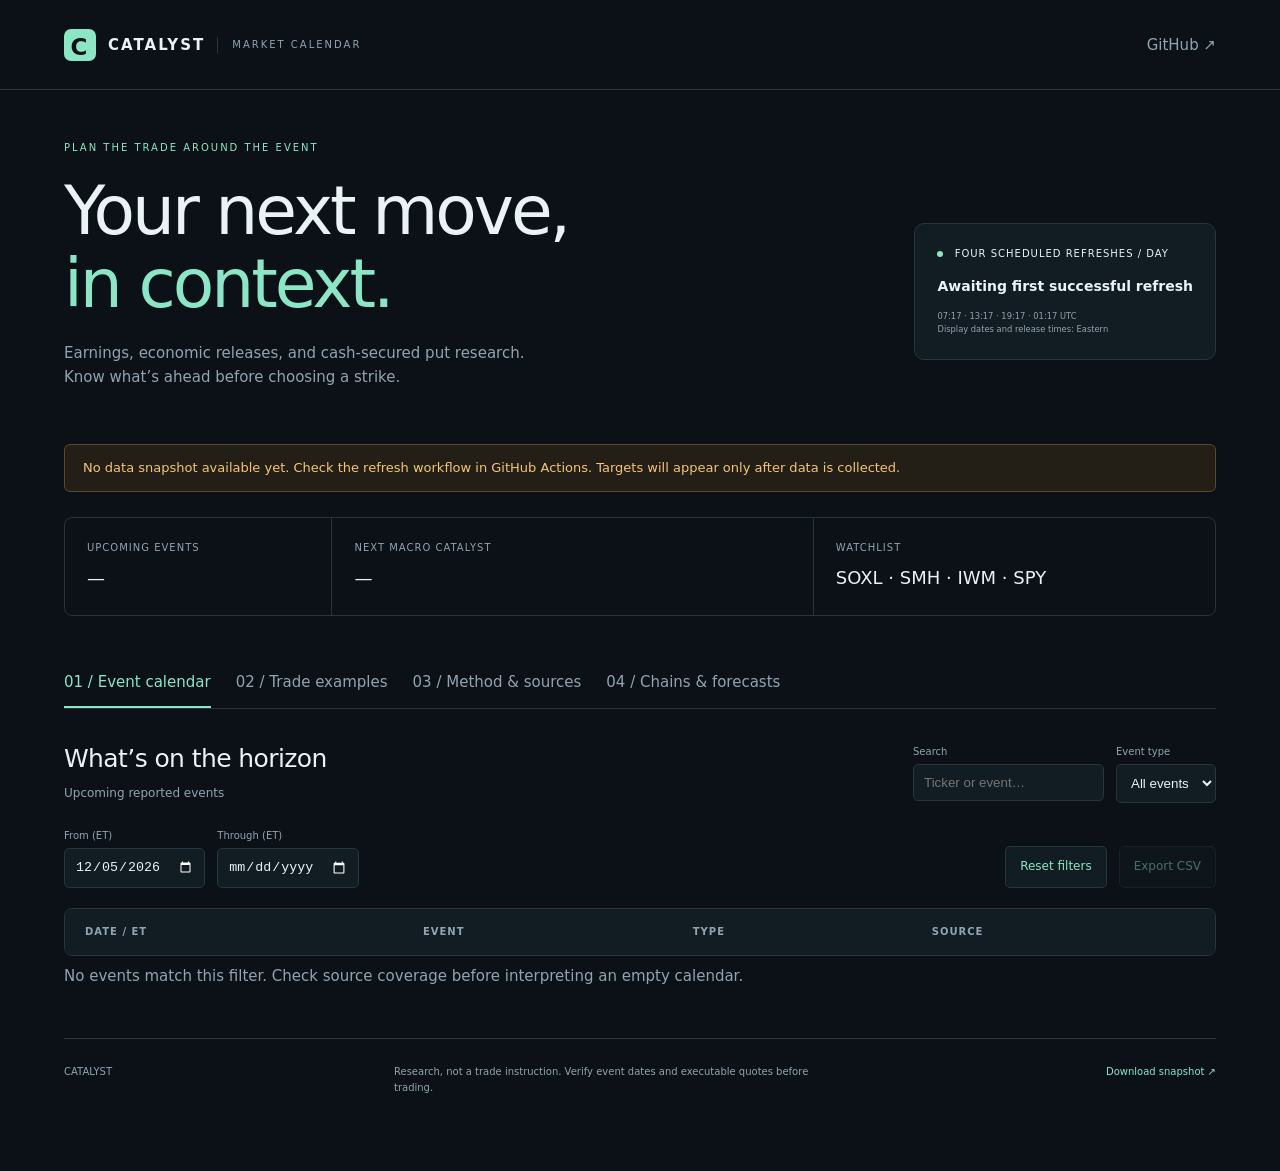
==== commit b72e8697: "Explain CSP trades in plain language with optional technical details" ====
--- a/site/index.html
+++ b/site/index.html
@@ -4,9 +4,9 @@
 <main><div class="eyebrow">PLAN THE TRADE AROUND THE EVENT</div><section class="intro"><div><h1>Your next move,<br><em>in context.</em></h1><p>Earnings, economic releases, and cash-secured put research.<br>Know what’s ahead before choosing a strike.</p></div><div class="refresh"><span class="dot"></span> FOUR SCHEDULED REFRESHES / DAY<br><strong id="updated">Loading data…</strong><small>07:17 · 13:17 · 19:17 · 01:17 UTC<br>Display dates and release times: Eastern</small></div></section>
 <div id="banner" role="status">Fetching the latest snapshot…</div>
 <section class="stats"><div><small>UPCOMING EVENTS</small><strong id="count">—</strong></div><div><small>NEXT MACRO CATALYST</small><strong id="next">—</strong></div><div><small>WATCHLIST</small><strong>SOXL · SMH · IWM · SPY</strong></div></section>
-<nav class="tabs" aria-label="Dashboard view"><button class="active" data-tab="calendar" aria-pressed="true">01 / Event calendar</button><button data-tab="research" aria-pressed="false">02 / CSP targets</button><button data-tab="method" aria-pressed="false">03 / Method & sources</button><button data-tab="intelligence" aria-pressed="false">04 / Chains & forecasts</button></nav>
+<nav class="tabs" aria-label="Dashboard view"><button class="active" data-tab="calendar" aria-pressed="true">01 / Event calendar</button><button data-tab="research" aria-pressed="false">02 / Trade examples</button><button data-tab="method" aria-pressed="false">03 / Method & sources</button><button data-tab="intelligence" aria-pressed="false">04 / Chains & forecasts</button></nav>
 <section id="calendar"><div class="section-head"><div><h2>What’s on the horizon</h2><p id="coverage">Upcoming reported events</p></div><div class="filters"><label>Search<input id="search" type="search" placeholder="Ticker or event…"></label><label>Event type<select id="kind"><option value="">All events</option><option>Macro</option><option>Earnings</option></select></label></div></div><div class="calendar-controls"><div class="filters"><label>From (ET)<input id="date-from" type="date"></label><label>Through (ET)<input id="date-to" type="date"></label></div><div class="calendar-actions"><button id="reset-events" type="button">Reset filters</button><button id="export-events" type="button" disabled>Export CSV</button></div></div><p id="event-count" role="status" aria-live="polite"></p><div class="table-wrap"><table><thead><tr><th>Date / ET</th><th>Event</th><th>Type</th><th>Source</th></tr></thead><tbody id="events"></tbody></table></div><p id="empty" hidden>No events match this filter. Check source coverage before interpreting an empty calendar.</p></section>
-<section id="research" hidden><div class="section-head"><div><h2>Cash-secured put targets</h2><p>Research candidates in USD • 7–28 days from reassessment • one standard 100-share contract</p></div></div><div class="notice">Targets are provisional, based on the last completed daily close. Recalculate after a catalyst and verify current quotes in your broker. A historical downside threshold is not a floor or an assignment probability.</div><div id="cards" class="cards"></div></section>
+<section id="research" hidden><div class="section-head"><div><h2>Understand the trade</h2><p>Each example is for 100 shares. All amounts are in US dollars.</p></div></div><div class="notice">You collect a small payment for promising to buy shares at a set price. If the shares fall a lot, you can lose much more than that payment. Check today’s prices and news before deciding.</div><div id="cards" class="cards"></div></section>
 <section id="method" hidden><h2>How to read the dashboard</h2><div class="method-grid"><article><h3>Entry timing first</h3><p>A relevant event within three calendar days triggers a wait-and-reassess signal for the next NYSE session after that event cluster. Entering now earns premium sooner but crosses the catalyst. Waiting reduces event uncertainty; price may move away and implied volatility may fall, reducing premium.</p></article><article><h3>A historical strike screen</h3><p>Five years of adjusted daily closes are used to measure the lowest subsequent closing price over comparable trading-session windows. The fifth percentile becomes a model price ceiling. The app screens actual regular puts below that ceiling and 1% below the reference close, with positive bids, open interest ≥25, and relative bid/ask spread ≤50%.</p></article><article><h3>What the numbers mean</h3><p>Collateral = strike ×100. Indicative credit = bid ×100. Breakeven = strike − bid. Return = bid ÷ strike, before fees and tax. Worst historical closing decline is context, not a maximum possible loss. Overlapping samples are dependent; overnight gaps and intraday lows can exceed this screen.</p></article><article><h3>Coverage and limitations</h3><p>Macro coverage includes BLS inflation, jobs and labor releases, BEA GDP/PCE/trade, and scheduled FOMC decisions. Earnings cover all rows returned by the provider for the next 35 days; future unannounced reports may be absent. ETF earnings risk uses selected company proxies, not every holding. IWM constituent earnings are not modeled. Unscheduled news, Treasury auctions, and all Fed speeches are not covered.</p></article><article><h3>SOXL deserves extra care</h3><p>SOXL targets three times daily semiconductor returns. Compounding and volatility can produce large losses. Assignment commits you to owning the shares, and a later covered call cannot guarantee recovery. The app never places orders.</p></article><article><h3>Data freshness</h3><p>The refresh timestamp is collection time, not a real-time quote timestamp. Bid timestamps are not supplied by the public options feed; last trade time is separate. Snapshots older than 12 hours are flagged. Missing calendars block an all-clear signal. GitHub cron may run late or be disabled after extended repository inactivity.</p></article></div><h3>Source health</h3><div id="sources"></div><p><a href="https://www.bls.gov/schedule/">BLS</a> · <a href="https://www.bea.gov/news/schedule">BEA</a> · <a href="https://www.federalreserve.gov/monetarypolicy/fomccalendars.htm">Federal Reserve</a> · <a href="https://www.nasdaq.com/market-activity/earnings">Nasdaq earnings</a> · <a href="https://finance.yahoo.com/">Yahoo Finance</a></p></section>
 <section id="intelligence" hidden><h2>Option chains & external forecasts</h2><p>Separate context—not inputs to the historical downside percentile. No orders are placed.</p>
 <div class="notice">These are scheduled snapshots, not streaming quotes. Refresh every six hours; always confirm executable prices in your broker.</div>
--- a/site/style.css
+++ b/site/style.css
@@ -4,3 +4,12 @@
 #intelligence h3{margin-top:30px}.chain-filters{margin:15px 0}.selected-strike{background:#203126}.tabs{flex-wrap:wrap}#chain-table td{white-space:nowrap}#analyst-table small{display:block}
 
 .calendar-controls,.calendar-actions{display:flex;align-items:end;gap:12px;flex-wrap:wrap}.calendar-controls{justify-content:space-between;margin-bottom:12px}.calendar-actions button{font:inherit;font-size:12px;cursor:pointer;border:1px solid var(--line);border-radius:5px;background:var(--panel);color:var(--accent);padding:10px 14px}.calendar-actions button:disabled{opacity:.45;cursor:default}#event-count{font-size:12px}.filters{flex-wrap:wrap}
+
+.ml-signal{margin:20px 0;padding:16px;border:1px solid var(--line);border-radius:8px;background:var(--bg)}.ml-signal h3{margin:0 0 10px}.ml-signal>strong{display:block;color:var(--amber);font-size:12px}.ml-signal summary{cursor:pointer;color:var(--accent);font-size:12px}.ml-signal td,.ml-signal th{padding:9px;font-size:10px}.ml-signal .signal-limit{margin-bottom:0;font-size:11px}
+.card,.ml-signal{min-width:0}@media(max-width:760px){.cards{grid-template-columns:minmax(0,1fr)}}
+
+.payoff-panel{margin:18px 0;padding:12px;border:1px solid var(--line);border-radius:6px}.payoff-panel summary{cursor:pointer;color:var(--accent);font-size:12px}.payoff-panel td,.payoff-panel th{font-size:11px;padding:10px}.payoff-panel .metrics{grid-template-columns:repeat(auto-fit,minmax(100px,1fr))}
+
+.card .payoff-verdict{color:var(--amber);font-size:11px;margin-top:16px}
+
+.simple-signal{margin-top:18px;padding:16px;border:1px solid var(--line);border-radius:8px;background:var(--bg)}.simple-signal h3{font-size:21px;margin:0 0 10px;color:var(--amber)}.simple-signal ul{padding-left:19px;margin:10px 0;color:var(--muted);font-size:13px}.simple-signal li+li{margin-top:8px}.card .candidate>h3{font-size:18px;margin:0 0 12px}.simple-money{display:grid;grid-template-columns:repeat(2,minmax(0,1fr));gap:14px;margin:16px 0}.simple-money span{display:block;font-size:24px;color:var(--ink)}.simple-money small{display:block}.card .candidate>p{font-size:13px;line-height:1.7}.card .simple-note{font-size:12px}.simple-risk{color:var(--amber)}.plain-details{margin-top:16px}.plain-details>summary{cursor:pointer;color:var(--accent);font-size:12px;padding:8px 0}.card strong{color:var(--ink)}
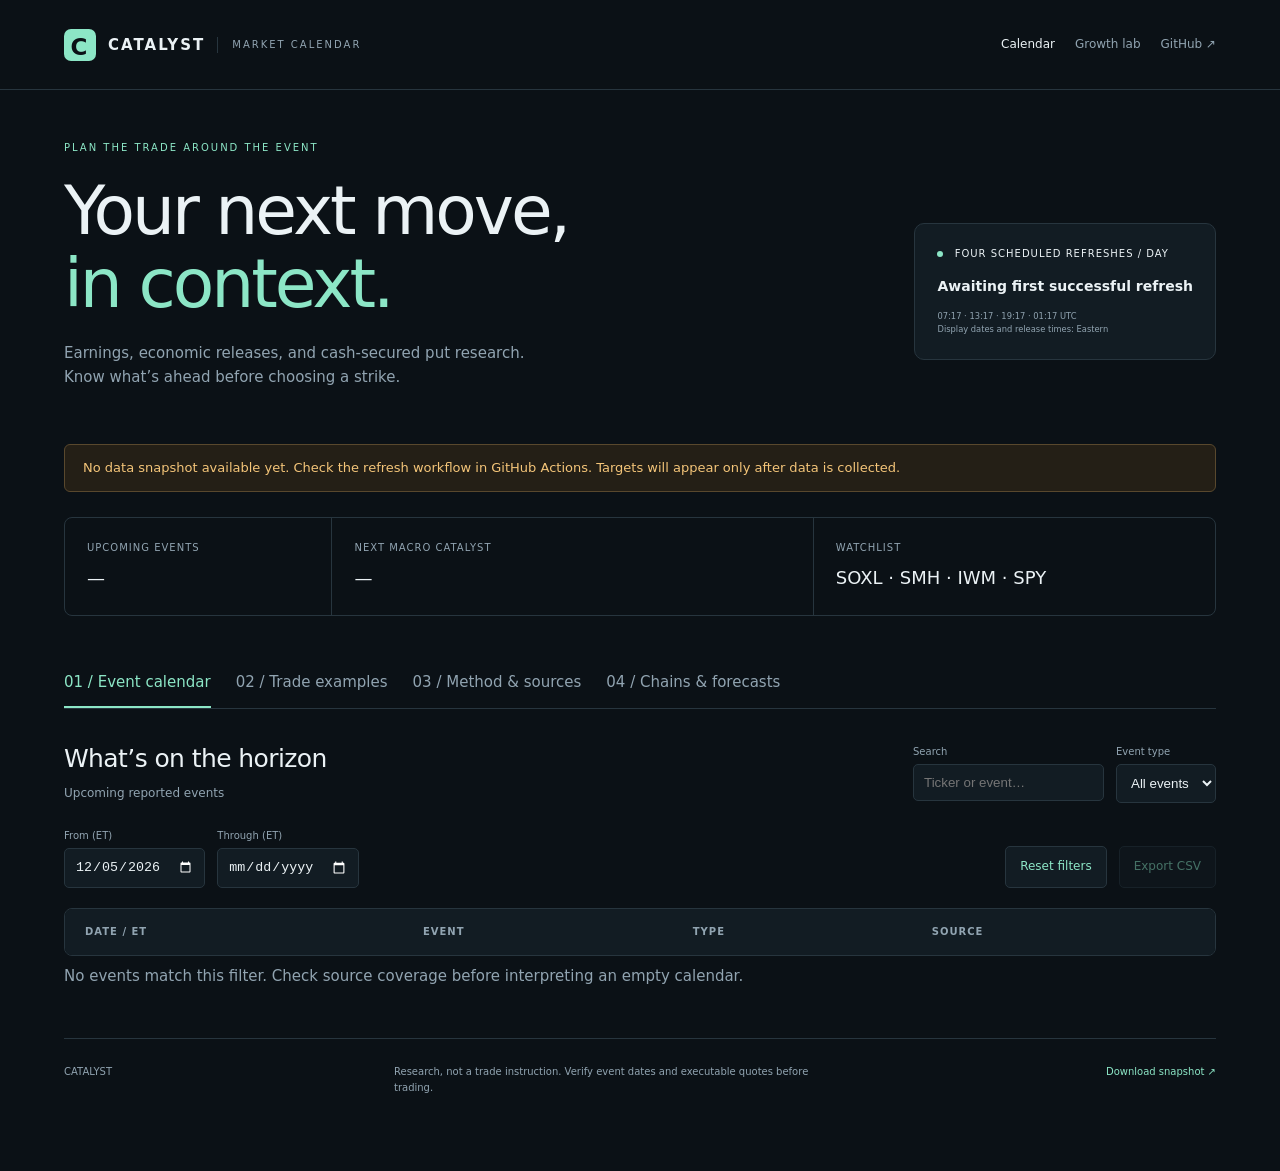
==== commit ae4c45ff: "Add historical S&P growth simulator" ====
--- a/site/index.html
+++ b/site/index.html
@@ -1,6 +1,6 @@
 <!doctype html>
-<html lang="en"><head><meta charset="utf-8"><meta name="viewport" content="width=device-width,initial-scale=1"><meta name="description" content="Earnings, economic catalysts, and cash-secured put research."><title>Catalyst | CSP Calendar</title><link rel="stylesheet" href="style.css"></head>
-<body><header><a class="brand" href="./"><span class="mark">C</span> CATALYST <small>MARKET CALENDAR</small></a><a href="https://github.com/swarathesh/csp-calendar">GitHub ↗</a></header>
+<html lang="en"><head><meta charset="utf-8"><meta name="viewport" content="width=device-width,initial-scale=1"><meta name="description" content="Earnings, economic catalysts, and cash-secured put research."><title>Catalyst | CSP Calendar</title><link rel="stylesheet" href="style.css"><link rel="stylesheet" href="growth.css"></head>
+<body><header><a class="brand" href="./"><span class="mark">C</span> CATALYST <small>MARKET CALENDAR</small></a><nav class="header-nav" aria-label="Site"><a class="current" href="./" aria-current="page">Calendar</a><a href="growth.html">Growth lab</a><a href="https://github.com/swarathesh/csp-calendar">GitHub ↗</a></nav></header>
 <main><div class="eyebrow">PLAN THE TRADE AROUND THE EVENT</div><section class="intro"><div><h1>Your next move,<br><em>in context.</em></h1><p>Earnings, economic releases, and cash-secured put research.<br>Know what’s ahead before choosing a strike.</p></div><div class="refresh"><span class="dot"></span> FOUR SCHEDULED REFRESHES / DAY<br><strong id="updated">Loading data…</strong><small>07:17 · 13:17 · 19:17 · 01:17 UTC<br>Display dates and release times: Eastern</small></div></section>
 <div id="banner" role="status">Fetching the latest snapshot…</div>
 <section class="stats"><div><small>UPCOMING EVENTS</small><strong id="count">—</strong></div><div><small>NEXT MACRO CATALYST</small><strong id="next">—</strong></div><div><small>WATCHLIST</small><strong>SOXL · SMH · IWM · SPY</strong></div></section>
@@ -14,4 +14,4 @@
 <div class="filters chain-filters"><label>Symbol<select id="chain-symbol"></select></label><label>Expiration<select id="chain-expiry"></select></label><label>Type<select id="chain-side"><option value="puts">Puts</option><option value="calls">Calls</option></select></label></div><p id="chain-note"></p><div id="chain-table"></div>
 <h3>FOMC rate projections</h3><p>Fed participants’ median year-end policy-rate projections, not a prediction of the next meeting or a market-implied probability.</p><div id="fed-projections"></div><p><a href="https://www.cmegroup.com/markets/interest-rates/cme-fedwatch-tool.html" target="_blank" rel="noopener noreferrer">Open CME FedWatch for current meeting probabilities ↗</a> · Probabilities are not ingested by this app.</p>
 <h3>External analyst price targets</h3><p>Yahoo Finance’s third-party analyst consensus. Target horizons and individual update dates are not supplied by this endpoint; these are not option-expiration forecasts. Company targets are not ETF targets and must not be multiplied by three for SOXL.</p><div id="analyst-table"></div></section>
-<footer>CATALYST <span>Research, not a trade instruction. Verify event dates and executable quotes before trading.</span><a href="data/latest.json">Download snapshot ↗</a></footer></main><script src="calendar-tools.js" defer></script><script src="app.js" defer></script></body></html>+<footer>CATALYST <span>Research, not a trade instruction. Verify event dates and executable quotes before trading.</span><a href="data/latest.json">Download snapshot ↗</a></footer></main><script src="calendar-tools.js" defer></script><script src="app.js" defer></script></body></html>
--- a/site/growth.css
+++ b/site/growth.css
@@ -0,0 +1,7 @@
+.header-nav{display:flex;gap:20px;align-items:center}.header-nav a{color:var(--muted);font-size:12px}.header-nav .current{color:var(--ink)}
+.growth-page{max-width:1240px}.back-link{display:inline-block;color:var(--muted);font-size:12px;margin-bottom:32px}.growth-intro{display:grid;grid-template-columns:minmax(0,1fr) auto;align-items:end;gap:40px;margin-bottom:42px}.growth-intro h1{font-size:clamp(42px,6.2vw,82px);max-width:900px}.growth-intro>div>p:last-child{max-width:650px;font-size:16px}.period-stamp{min-width:230px;border-left:2px solid var(--amber);padding:10px 0 10px 22px}.period-stamp small,.period-stamp span{display:block;color:var(--muted);font-size:10px}.period-stamp strong{display:block;font-size:28px;font-weight:500;margin:4px 0}
+.growth-workbench{display:grid;grid-template-columns:310px minmax(0,1fr);border:1px solid var(--line);border-radius:12px;overflow:hidden;background:var(--panel)}.growth-controls{padding:28px;border-right:1px solid var(--line);background:#0f181e}.growth-controls h2{font-size:20px;margin-bottom:28px}.growth-controls>label,.range-head label{display:flex;justify-content:space-between;margin-top:18px}.growth-controls label span{font-size:9px}.money-input{display:flex;align-items:center;border-bottom:1px solid var(--line);color:var(--accent);font-size:22px}.money-input input{border:0;background:transparent;max-width:none;width:100%;font-size:28px;margin:0;padding:8px;color:var(--ink)}.money-input input:focus-visible{outline:0}.money-input:focus-within{border-color:var(--accent)}
+.range-head{display:flex;align-items:end;justify-content:space-between;margin-top:22px}.range-head label{margin:0}.range-head output{font-size:13px;color:var(--ink)}.year-range{display:block;appearance:none;width:100%;max-width:none;height:4px;padding:0;margin:18px 0 0;border:0;background:var(--line);accent-color:var(--accent)}.year-range::-webkit-slider-thumb{appearance:none;width:18px;height:18px;border-radius:50%;background:var(--accent);border:4px solid var(--bg);box-shadow:0 0 0 1px var(--accent)}.range-ends{display:flex;justify-content:space-between;color:var(--muted);font-size:10px;margin-top:7px}.primary-button{width:100%;margin-top:28px;padding:13px 16px;border:0;border-radius:6px;background:var(--accent);color:var(--bg);font:600 12px/1.2 inherit;cursor:pointer}.primary-button:hover{filter:brightness(1.07)}.control-note{font-size:10px;line-height:1.5;margin-bottom:0}
+.growth-results{padding:28px 32px 22px;min-width:0}.result-lead{display:flex;justify-content:space-between;align-items:end;gap:25px}.result-lead small,.result-metrics small{display:block;color:var(--muted);font-size:10px}.result-lead strong{font-size:clamp(38px,5vw,68px);font-weight:500;letter-spacing:-2px}.result-lead p{max-width:260px;font-size:11px;text-align:right;margin:0 0 10px}.result-metrics{display:grid;grid-template-columns:repeat(3,1fr);gap:1px;margin:25px 0;background:var(--line);border:1px solid var(--line)}.result-metrics div{padding:14px;background:var(--panel)}.result-metrics strong{font-size:17px;font-weight:500}
+.growth-chart{position:relative;margin:5px 0 0}.growth-chart svg{display:block;width:100%;height:300px;border-bottom:1px solid var(--line);overflow:visible}.growth-chart figcaption{display:flex;justify-content:space-between;color:var(--muted);font-size:10px;margin-top:8px}.chart-scale{position:absolute;top:0;left:4px;color:var(--muted);font-size:9px}.returns-section{margin-top:60px}.returns-section .positive{color:var(--accent)}.returns-section .negative{color:#ef8f83}.method-note{margin-top:35px;padding:24px 28px;border-left:2px solid var(--amber);background:var(--panel)}.method-note h2{font-size:18px}.method-note p{font-size:12px;margin-bottom:8px}.method-note strong{color:var(--ink)}
+@media(max-width:860px){.growth-intro{grid-template-columns:1fr}.period-stamp{justify-self:start}.growth-workbench{grid-template-columns:1fr}.growth-controls{border-right:0;border-bottom:1px solid var(--line)}.result-lead{align-items:start;flex-direction:column}.result-lead p{text-align:left}.growth-chart svg{height:240px}}@media(max-width:600px){.header-nav{gap:12px}.header-nav a{font-size:11px}.header-nav a:last-child{display:none}.growth-page{padding-top:24px}.growth-intro{gap:18px}.growth-intro h1{font-size:40px}.growth-results{padding:22px 18px}.result-metrics{grid-template-columns:1fr}.growth-chart svg{height:190px}.returns-section .section-head a{align-self:flex-start}.result-lead strong{font-size:42px}}
